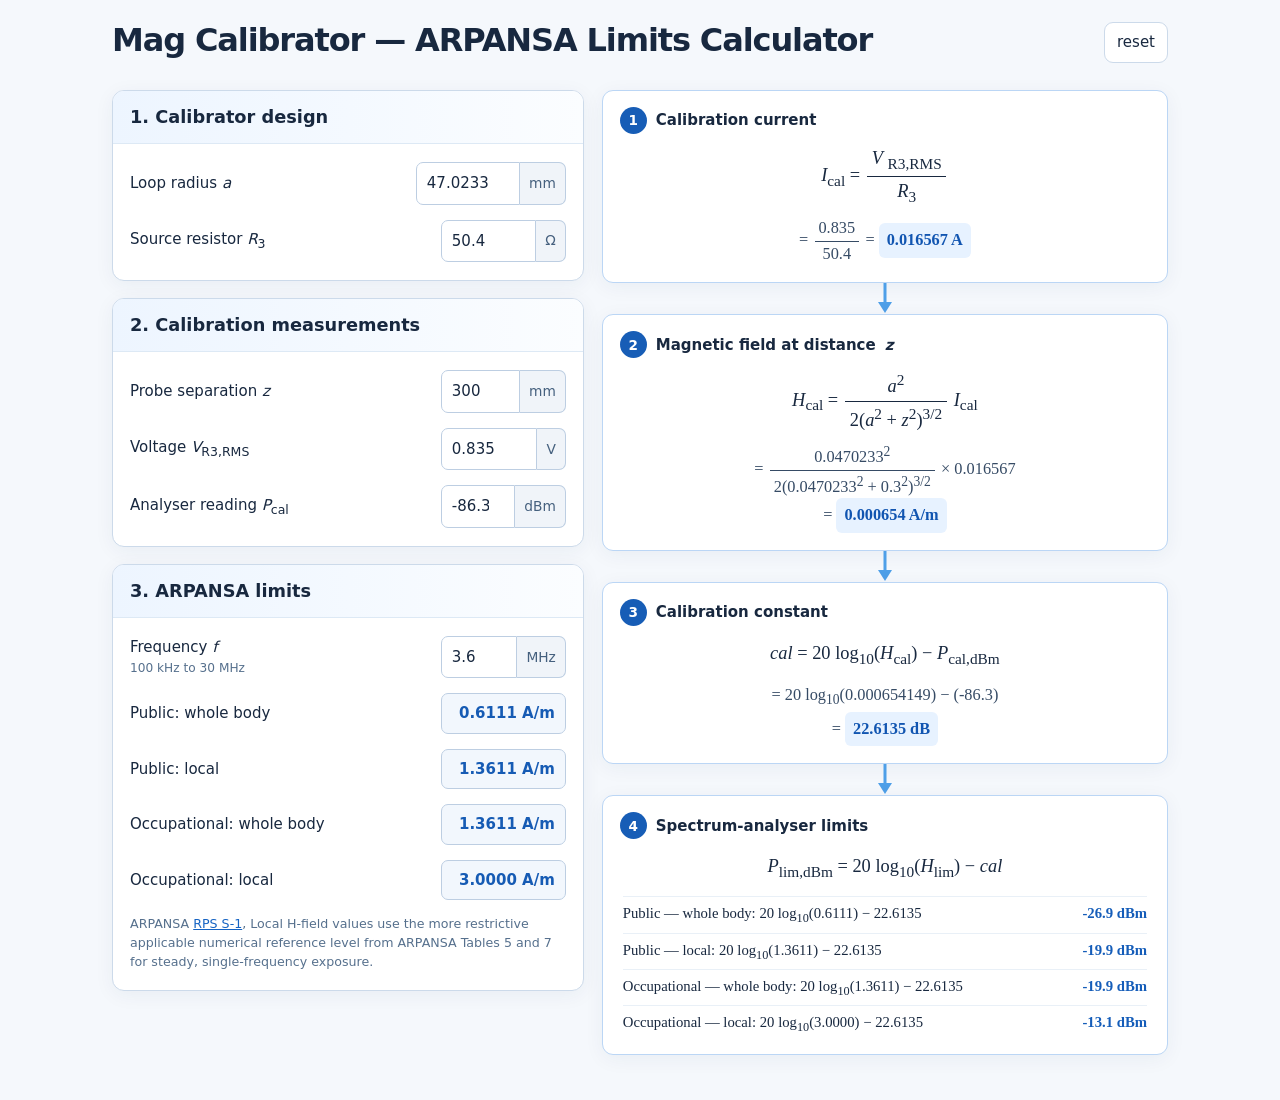
==== index.html @ 72f1315d "Add files via upload" ====
<!--
Magnetic-Field Calibrator and ARPANSA Limit Calculator

Copyright (c) 2026 George Galanis
Licensed under the MIT License.
See LICENSE in the project root.
-->


<!DOCTYPE html>
<html lang="en-AU">
<head>
  <meta charset="utf-8">
  <meta name="viewport" content="width=device-width, initial-scale=1">
  <meta name="description" content="Magnetic-field calibrator: calculate H-field calibration and corresponding ARPANSA spectrum-analyser limits.">
  <title>The Calibrator</title>
  <link rel="stylesheet" href="magcalibrator.css">
</head>


<body>
    <main class="page">
      <header class="top">
        <div><h1>Mag Calibrator — ARPANSA Limits Calculator</h1></div>
        <div class="top-actions">
          <button type="button" id="resetButton">reset</button>
        </div>
      </header>



      <div class="layout">

        <!---##########################################INPUTS########################################################--->
        <section class="stack" aria-label="Calculator inputs">
            <div class="card"><div class="card-heading"><h2>1. Calibrator design</h2></div>
              <div class="card-body">
                <div class="field loop-radius"><label for="a">Loop radius <i>a</i></label>
                  <div class="input-wrap"><input id="a" type="number" step="any" min="0" inputmode="decimal">
                    <span class="unit">mm</span>
                  </div>
                </div>

                <div class="field"><label for="r3">Source resistor <i>R</i><sub>3</sub></label>
                  <div class="input-wrap"><input id="r3" type="number" step="any" min="0" inputmode="decimal"><span class="unit">Ω</span></div>
                </div>
              </div>
            </div>

            <div class="card">
              <div class="card-heading"><h2>2. Calibration measurements</h2></div>

              <div class="card-body">
                <div class="field"><label for="z">Probe separation <i>z</i></label>
                  <div class="input-wrap"><input id="z" type="number" step="any" min="0" inputmode="decimal"><span class="unit">mm</span></div>
                </div>
                <div class="field"><label for="v">Voltage <i>V</i><sub>R3,RMS</sub></label>
                  <div class="input-wrap"><input id="v" type="number" step="any" min="0" inputmode="decimal"><span class="unit">V</span></div>
                </div>
                <div class="field"><label for="pcal">Analyser reading <i>P</i><sub>cal</sub></label>
                  <div class="input-wrap"><input id="pcal" type="number" step="any" inputmode="decimal"><span class="unit">dBm</span></div>
                </div>
              </div>
            </div>

            <div class="card">
              <div class="card-heading"><h2>3. ARPANSA limits</h2></div>
              <div class="card-body">
                <div class="field">
                    <label for="frequency">Frequency <i>f</i><span class="hint">100 kHz to 30 MHz</span></label>
                    <div class="input-wrap">
                      <input id="frequency" type="number" step="0.1" min="0.1" max="30" inputmode="decimal"><span class="unit">MHz</span>
                    </div>
                </div>
                <div class="field"><span>Public: whole body</span><output class="derived" id="derived-hpublicWhole">—</output></div>
                <div class="field"><span>Public: local</span><output class="derived" id="derived-hpublicLocal">—</output></div>
                <div class="field"><span>Occupational: whole body</span><output class="derived" id="derived-hoccupWhole">—</output></div>
                <div class="field"><span>Occupational: local</span><output class="derived" id="derived-hoccupLocal">—</output></div>
                <p class="reference-source">ARPANSA
                  <a href="https://www.arpansa.gov.au/sites/default/files/rps_s-1.pdf" target="_blank" rel="noopener">RPS S-1</a>,
                    Local H-field values use the more restrictive applicable numerical reference level from ARPANSA
                    Tables 5 and 7 for steady, single-frequency exposure.
                </p>
              </div>
            </div>
        </section>
        <!---##########################################INPUTS########################################################--->

        <!---##########################################H-LIMITS-CALC########################################################--->
        <section aria-label="Equation flow">
          <div class="eq-card" id="stage-current"><p class="eq-title"><span class="number">1</span> Calibration current</p>
            <div class="equation">
              <i>I</i><sub>cal</sub> = <span class="frac"><span><i>V</i>
              <sub>R3,RMS</sub></span><span><i>R</i><sub>3</sub></span></span>
            </div>
            <div class="substitution" id="formulaCurrent" aria-live="off"> =
                <span class="frac">
                  <span id="currentVoltage">—</span>
                  <span id="currentResistance">—</span>
                </span>
                = <span class="answer" id="currentAnswer">—</span>
            </div>
          </div>


          <!-- Stage 2: Magnetic field -->
          <div class="connector" id="arrow-h" aria-hidden="true"></div>

          <div class="eq-card" id="stage-h">
              <p class="eq-title">
                <span class="number">2</span>
                Magnetic field at distance <i>z</i>
              </p>

              <div class="equation">
                <i>H</i><sub>cal</sub> =
                <span class="frac">
                          <span><i>a</i><sup>2</sup></span>
                          <span>2(<i>a</i><sup>2</sup> + <i>z</i><sup>2</sup>)<sup>3/2</sup></span>
                      </span>
                <i>I</i><sub>cal</sub>
              </div>

              <div class="substitution" id="formulaH" aria-live="off">
                   =
                   <span class="frac">
                    <span>
                        <span id="fieldRadiusNumerator">—</span><sup>2</sup>
                    </span>
                    <span>
                        2(<span id="fieldRadiusDenominator">—</span><sup>2</sup> +
                        <span id="fieldDistance">—</span><sup>2</sup>)<sup>3/2</sup>
                    </span>
                  </span>
                  ×
                  <span id="fieldCurrent">—</span>
                  <div>
                    = <span class="answer" id="fieldAnswer">—</span>
                  </div>
              </div>
          </div>

          <!-- Stage 3: Calibration constant -->
          <div class="connector" id="arrow-cal" aria-hidden="true"></div>

          <div class="eq-card" id="stage-cal">
            <p class="eq-title">
              <span class="number">3</span>
              Calibration constant
            </p>

            <div class="equation">
              <i>cal</i> = 20 log<sub>10</sub>(<i>H</i><sub>cal</sub>)
              − <i>P</i><sub>cal,dBm</sub>
            </div>

            <div class="substitution" id="formulaCal" aria-live="off">
              = 20 log<sub>10</sub>(<span id="calField">—</span>)
              − (<span id="calPower">—</span>)
              <div>
                = <span class="answer" id="calAnswer">—</span>
              </div>
            </div>
          </div>

          <!-- Stage 4: Spectrum-analyser limits -->
          <div class="connector" id="arrow-limits" aria-hidden="true"></div>

          <div class="eq-card" id="stage-limits">
              <p class="eq-title">
                <span class="number">4</span>
                Spectrum-analyser limits
              </p>

              <div class="equation">
                <i>P</i><sub>lim,dBm</sub> =
                20 log<sub>10</sub>(<i>H</i><sub>lim</sub>) − <i>cal</i>
              </div>


              <div class="limit-steps" id="formulaLimits">

                    <div class="limit-step">
                          <span>
                              Public — whole body:
                              <span id="limit-hpublicWhole-calculation">
                                  20 log<sub>10</sub>(<span id="limit-hpublicWhole-fieldInEquation">—</span>)
                                  − <span id="limit-hpublicWhole-constant">—</span>
                              </span>
                          </span>
                          <span id="limit-hpublicWhole-power">—</span>
                    </div>

                    <div class="limit-step">
                          <span>
                              Public — local:
                              <span id="limit-hpublicLocal-calculation">
                                  20 log<sub>10</sub>(<span id="limit-hpublicLocal-fieldInEquation">—</span>)
                                  − <span id="limit-hpublicLocal-constant">—</span>
                              </span>
                          </span>
                          <span id="limit-hpublicLocal-power">—</span>
                    </div>

                    <div class="limit-step">
                          <span>
                              Occupational — whole body:
                              <span id="limit-hoccupWhole-calculation">
                                  20 log<sub>10</sub>(<span id="limit-hoccupWhole-fieldInEquation">—</span>)
                                  − <span id="limit-hoccupWhole-constant">—</span>
                              </span>
                          </span>
                          <span id="limit-hoccupWhole-power">—</span>
                    </div>

                    <div class="limit-step">
                          <span>
                              Occupational — local:
                              <span id="limit-hoccupLocal-calculation">
                                  20 log<sub>10</sub>(<span id="limit-hoccupLocal-fieldInEquation">—</span>)
                                  − <span id="limit-hoccupLocal-constant">—</span>
                              </span>
                          </span>
                          <span id="limit-hoccupLocal-power">—</span>
                   </div>
              </div>
          </div>

        </section>
        <!---##########################################H-LIMITS-CALC########################################################--->

      </div>
    </main>


    <script src="magcalibrator.js" defer></script>

</body>
</html>
---- magcalibrator.css ----
/*
 * Magnetic-Field Calibrator and ARPANSA Limit Calculator
 *
 * Copyright (c) 2026 George Galanis
 * Licensed under the MIT License.
 * See LICENSE in the project root.
 */


:root {
    color-scheme: light;
    --ink: #18283f;
    --muted: #56708d;
    --blue: #1563c3;
    --blue2: #e9f3ff;
    --line: #ccdaea;
    --surface: #fff;
    --page: #f5f8fc;
    --green: #0b7051;
    --red: #ad303b;
    --shadow: 0 4px 20px rgba(25,58,100,.055);
}

/* Page typography and overall layout */

* {
    box-sizing: border-box;
}

body {
    margin: 0;
    background: var(--page);
    color: var(--ink);
    font: 15px/1.5 system-ui,-apple-system,"Segoe UI",Arial,sans-serif;
}

button,input {
    font: inherit;
}

.page {
    max-width: 1100px;
    margin: auto;
    padding: 22px 22px 45px;
}

.top {
    display: flex;
    align-items: flex-start;
    justify-content: space-between;
    gap: 18px;
    margin-bottom: 24px;
}

h1 {
    font-size: clamp(1.5rem,2.5vw,2.15rem);
    line-height: 1.15;
    letter-spacing: -.035em;
    margin: 0 0 7px;
}

.subtitle {
    margin: 0;
    color: var(--muted);
}

.top-actions {
    display: flex;
    align-items: center;
    justify-content: flex-end;
    gap: 10px;
    flex-wrap: wrap;
}

.status {
    font-size: .84rem;
    color: var(--green);
    background: #e9f8f1;
    border: 1px solid #c8ead8;
    padding: 8px 12px;
    border-radius: 40px;
    white-space: nowrap;
}

button {
    border: 1px solid var(--line);
    background: #fff;
    color: var(--ink);
    padding: 8px 12px;
    border-radius: 9px;
    cursor: pointer;
}

button:hover,button:focus-visible {
    border-color: var(--blue);
    outline: 2px solid transparent;
    box-shadow: 0 0 0 3px #dcecff;
}

.layout {
    display: grid;
    grid-template-columns: minmax(300px, 1fr) minmax(360px, 1.2fr);
    gap: 18px;
    align-items: start;
}

.stack {
    display: grid;
    gap: 17px;
    min-width: 0;
}

.card {
    background: var(--surface);
    border: 1px solid var(--line);
    border-radius: 12px;
    box-shadow: var(--shadow);
    overflow: hidden;
    min-width: 0;
}

.card-heading {
    background: linear-gradient(90deg,#edf5ff,#fbfdff);
    padding: 15px 17px;
    border-bottom: 1px solid #dde9f5;
}

h2 {
    font-size: 1.11rem;
    margin: 0;
    line-height: 1.25;
}

.card-heading p {
    font-size: .85rem;
    color: var(--muted);
    margin: 3px 0 0;
}

.card-body {
    padding: 18px 17px;
}

/* Input fields */

.field {
    display: grid;
    grid-template-columns: minmax(0,1fr) 125px;
    gap: 10px;
    align-items: center;
    margin: 0 0 15px;
}

.field.loop-radius {
    grid-template-columns: minmax(0, 1fr) 150px;
}

.field:last-child {
    margin-bottom: 0;
}

.field label {
    line-height: 1.4;
}

.field .hint {
    display: block;
    font-size: .76rem;
    color: var(--muted);
    margin-top: 2px;
}

.input-wrap {
    display: flex;
    min-width: 0;
    align-items: stretch;
}

.input-wrap input {
    width: 100%;
    min-width: 0;
    padding: 9px 10px;
    border: 1px solid #bdcee2;
    border-radius: 7px 0 0 7px;
    color: var(--ink);
    background: #fff;
    font-variant-numeric: tabular-nums;
    outline: none;
}

.input-wrap input:focus {
    border-color: var(--blue);
    box-shadow: 0 0 0 3px #d8eaff;
    position: relative;
    z-index: 1;
}

.input-wrap input[aria-invalid="true"] {
    border-color: var(--red);
    background: #fff5f5;
}

.derived {
    display: flex;
    align-items: center;
    justify-content: flex-end;
    min-height: 39px;
    padding: 8px 10px;
    border: 1px solid #bdcee2;
    border-radius: 7px;
    background: #f2f7fd;
    color: #165bb4;
    font-weight: 700;
    font-variant-numeric: tabular-nums;
    white-space: nowrap;
}

.reference-source {
    font-size: .79rem;
    color: var(--muted);
    margin: 7px 0 0;
}

.reference-source a {
    color: var(--blue);
}

.unit {
    display: flex;
    align-items: center;
    padding: 0 9px;
    border: 1px solid #bdcee2;
    border-left: 0;
    border-radius: 0 7px 7px 0;
    background: #f0f4f9;
    color: #45607e;
    white-space: nowrap;
    font-size: .86rem;
}

.info {
    background: #eff7ff;
    border: 1px solid #d3e6fa;
    padding: 11px 12px;
    border-radius: 9px;
    color: #355575;
    font-size: .82rem;
    margin-top: 16px;
}

/* Equation cards and mathematical notation */

.eq-card {
    position: relative;
    border: 1px solid #bbd6f5;
    border-radius: 11px;
    background: #fff;
    padding: 16px 17px 17px;
    box-shadow: var(--shadow);
    transition: border-color .2s,box-shadow .2s,background .2s;
}

.eq-title {
    display: flex;
    align-items: center;
    gap: 9px;
    font-weight: 700;
    margin: 0 0 12px;
}

.number {
    background: #175db6;
    color: #fff;
    display: inline-grid;
    place-items: center;
    min-width: 27px;
    height: 27px;
    padding: 0 5px;
    border-radius: 50%;
    font-size: .85rem;
}

.equation {
    font-family: Cambria,"Cambria Math",Georgia,serif;
    font-size: 1.15rem;
    text-align: center;
    line-height: 1.65;
    overflow-wrap: anywhere;
}

.substitution {
    font-family: Cambria,"Cambria Math",Georgia,serif;
    font-size: 1.02rem;
    text-align: center;
    line-height: 1.75;
    margin: 10px 0 0;
    color: #364b65;
    overflow-wrap: anywhere;
}

.answer {
    color: #1155b1;
    background: #e7f2ff;
    border-radius: 6px;
    padding: 3px 8px;
    font-weight: 700;
    white-space: nowrap;
    display: inline-block;
    font-variant-numeric: tabular-nums;
}

.eq-var {
    border-radius: 4px;
    padding: 1px 3px;
    transition: background .18s,box-shadow .18s;
}

.frac {
    display: inline-flex;
    flex-direction: column;
    vertical-align: middle;
    text-align: center;
    line-height: 1.35;
    margin: 0 .14em;
}

.frac>span:first-child {
    border-bottom: 1px solid currentColor;
    padding: 0 .24em .1em;
}

.frac>span:last-child {
    padding: .1em .24em 0;
}

.connector {
    height: 31px;
    position: relative;
    display: grid;
    place-items: center;
    color: #4e9fe8;
}

.connector:before {
    content: "";
    position: absolute;
    top: 0;
    bottom: 10px;
    left: 50%;
    border-left: 3px solid currentColor;
    transform: translateX(-50%);
}

.connector:after {
    content: "";
    position: absolute;
    bottom: 1px;
    left: 50%;
    transform: translateX(-50%);
    border-left: 7px solid transparent;
    border-right: 7px solid transparent;
    border-top: 11px solid currentColor;
}

.eq-card.active {
    border-color: #168cf7;
    box-shadow: 0 0 0 3px #cee8ff,0 5px 22px #89bfff66;
    background: #f8fcff;
}

.connector.active {
    color: #0079f7;
    filter: drop-shadow(0 0 5px #57b2ff);
}

.eq-card.active .eq-var {
    background: #e1f1ff;
}

.eq-var.changed,.eq-card.active .eq-var.changed {
    background: #ffe99f;
    box-shadow: 0 0 0 2px #ffc04466;
}

.eq-card .answer.active {
    background: #d2ebff;
    box-shadow: 0 0 0 2px #aad6ff;
}

.limit-steps {
    font-family: Cambria,"Cambria Math",Georgia,serif;
    font-size: .92rem;
    display: grid;
    gap: 5px;
    padding: 0 3px;
    margin-top: 12px;
}

.limit-steps .limit-step {
    display: grid;
    grid-template-columns: minmax(0,1fr) auto;
    gap: 8px;
    border-top: 1px solid #e9f0f7;
    padding-top: 5px;
}

.limit-steps .limit-step > span:last-child {
    font-weight: 700;
    color: #155db9;
    white-space: nowrap;
}




/* Responsive layout and motion preferences */

@media (max-width:1100px) {
    .layout {
        grid-template-columns: minmax(270px,1fr) minmax(330px,1.2fr);
    }
}

/* Responsive layout and motion preferences */

@media (max-width:730px) {
    .page {
        padding: 14px;
    }

    .top {
        flex-direction: column;
    }

    .top-actions {
        justify-content: flex-start;
    }

    .layout {
        grid-template-columns: 1fr;
    }


    .field {
        grid-template-columns: minmax(0,1fr) minmax(125px,160px);
    }
}

/* Responsive layout and motion preferences */

@media (max-width:410px) {
    .field {
        grid-template-columns: 1fr;
        gap: 5px;
    }

    .field.loop-radius {
        grid-template-columns: 1fr;
    }

    .input-wrap {
        max-width: 270px;
    }
}

/* Responsive layout and motion preferences */

@media (prefers-reduced-motion:reduce) {
    *,*:before,*:after {
        transition: none !important;
        animation: none !important;
    }
}
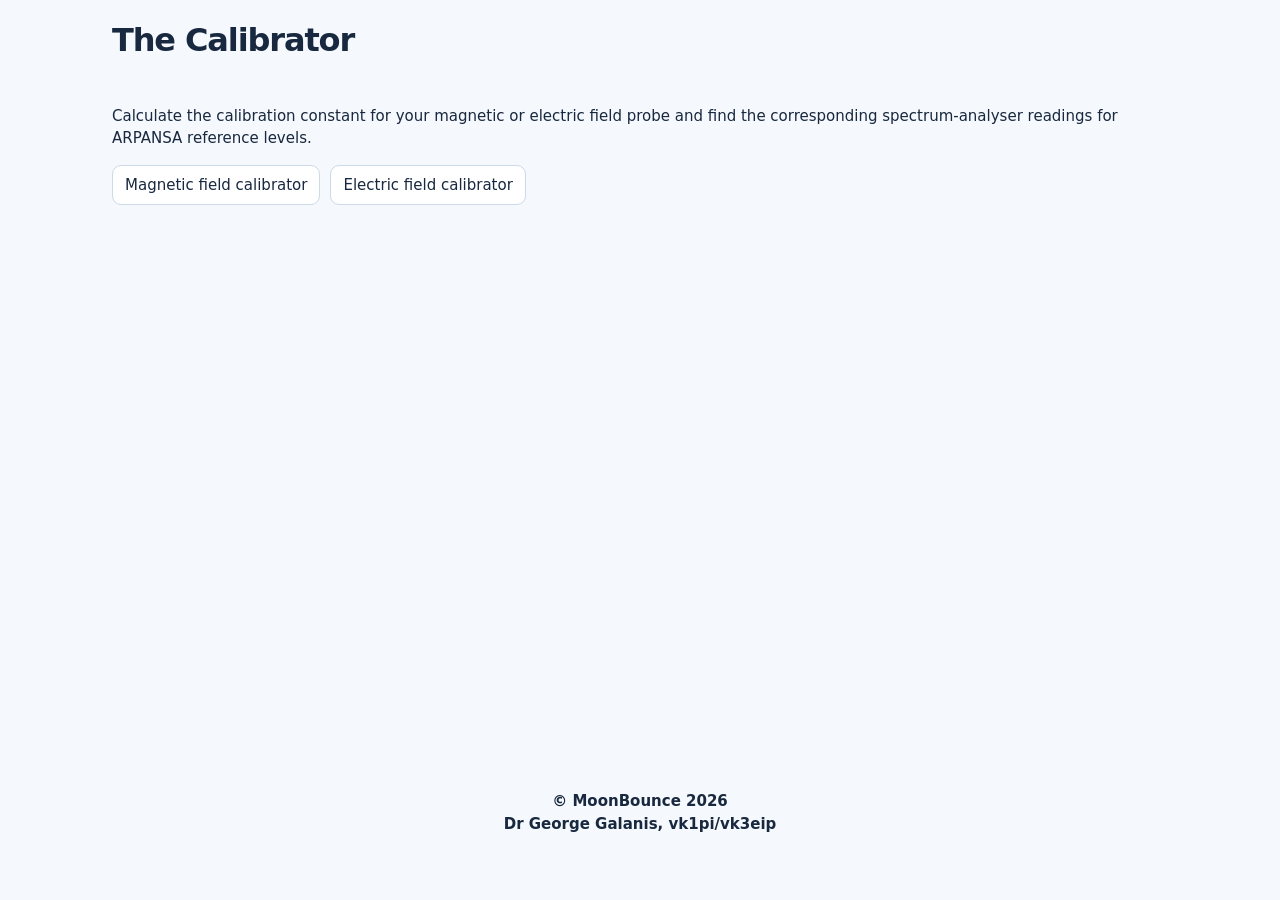
==== commit 62f3a6e5: "Add files via upload Update magnetic and electric field calculators for review" ====
--- a/index.html
+++ b/index.html
@@ -1,239 +1,30 @@
 <!--
-Magnetic-Field Calibrator and ARPANSA Limit Calculator
-
 Copyright (c) 2026 George Galanis
 Licensed under the MIT License.
 See LICENSE in the project root.
 -->
-
-
 <!DOCTYPE html>
 <html lang="en-AU">
 <head>
   <meta charset="utf-8">
   <meta name="viewport" content="width=device-width, initial-scale=1">
-  <meta name="description" content="Magnetic-field calibrator: calculate H-field calibration and corresponding ARPANSA spectrum-analyser limits.">
   <title>The Calibrator</title>
-  <link rel="stylesheet" href="magcalibrator.css">
+  <link rel="stylesheet" href="calibrator.css">
 </head>
+<body>
+  <main class="page">
+    <header class="top">
+      <h1>The Calibrator</h1>
+    </header>
 
+    <p>Calculate the calibration constant for your magnetic or electric field probe and
+      find the corresponding spectrum-analyser readings for ARPANSA reference levels.</p>
 
-<body>
-    <main class="page">
-      <header class="top">
-        <div><h1>Mag Calibrator — ARPANSA Limits Calculator</h1></div>
-        <div class="top-actions">
-          <button type="button" id="resetButton">reset</button>
-        </div>
-      </header>
-
-
-
-      <div class="layout">
-
-        <!---##########################################INPUTS########################################################--->
-        <section class="stack" aria-label="Calculator inputs">
-            <div class="card"><div class="card-heading"><h2>1. Calibrator design</h2></div>
-              <div class="card-body">
-                <div class="field loop-radius"><label for="a">Loop radius <i>a</i></label>
-                  <div class="input-wrap"><input id="a" type="number" step="any" min="0" inputmode="decimal">
-                    <span class="unit">mm</span>
-                  </div>
-                </div>
-
-                <div class="field"><label for="r3">Source resistor <i>R</i><sub>3</sub></label>
-                  <div class="input-wrap"><input id="r3" type="number" step="any" min="0" inputmode="decimal"><span class="unit">Ω</span></div>
-                </div>
-              </div>
-            </div>
-
-            <div class="card">
-              <div class="card-heading"><h2>2. Calibration measurements</h2></div>
-
-              <div class="card-body">
-                <div class="field"><label for="z">Probe separation <i>z</i></label>
-                  <div class="input-wrap"><input id="z" type="number" step="any" min="0" inputmode="decimal"><span class="unit">mm</span></div>
-                </div>
-                <div class="field"><label for="v">Voltage <i>V</i><sub>R3,RMS</sub></label>
-                  <div class="input-wrap"><input id="v" type="number" step="any" min="0" inputmode="decimal"><span class="unit">V</span></div>
-                </div>
-                <div class="field"><label for="pcal">Analyser reading <i>P</i><sub>cal</sub></label>
-                  <div class="input-wrap"><input id="pcal" type="number" step="any" inputmode="decimal"><span class="unit">dBm</span></div>
-                </div>
-              </div>
-            </div>
-
-            <div class="card">
-              <div class="card-heading"><h2>3. ARPANSA limits</h2></div>
-              <div class="card-body">
-                <div class="field">
-                    <label for="frequency">Frequency <i>f</i><span class="hint">100 kHz to 30 MHz</span></label>
-                    <div class="input-wrap">
-                      <input id="frequency" type="number" step="0.1" min="0.1" max="30" inputmode="decimal"><span class="unit">MHz</span>
-                    </div>
-                </div>
-                <div class="field"><span>Public: whole body</span><output class="derived" id="derived-hpublicWhole">—</output></div>
-                <div class="field"><span>Public: local</span><output class="derived" id="derived-hpublicLocal">—</output></div>
-                <div class="field"><span>Occupational: whole body</span><output class="derived" id="derived-hoccupWhole">—</output></div>
-                <div class="field"><span>Occupational: local</span><output class="derived" id="derived-hoccupLocal">—</output></div>
-                <p class="reference-source">ARPANSA
-                  <a href="https://www.arpansa.gov.au/sites/default/files/rps_s-1.pdf" target="_blank" rel="noopener">RPS S-1</a>,
-                    Local H-field values use the more restrictive applicable numerical reference level from ARPANSA
-                    Tables 5 and 7 for steady, single-frequency exposure.
-                </p>
-              </div>
-            </div>
-        </section>
-        <!---##########################################INPUTS########################################################--->
-
-        <!---##########################################H-LIMITS-CALC########################################################--->
-        <section aria-label="Equation flow">
-          <div class="eq-card" id="stage-current"><p class="eq-title"><span class="number">1</span> Calibration current</p>
-            <div class="equation">
-              <i>I</i><sub>cal</sub> = <span class="frac"><span><i>V</i>
-              <sub>R3,RMS</sub></span><span><i>R</i><sub>3</sub></span></span>
-            </div>
-            <div class="substitution" id="formulaCurrent" aria-live="off"> =
-                <span class="frac">
-                  <span id="currentVoltage">—</span>
-                  <span id="currentResistance">—</span>
-                </span>
-                = <span class="answer" id="currentAnswer">—</span>
-            </div>
-          </div>
-
-
-          <!-- Stage 2: Magnetic field -->
-          <div class="connector" id="arrow-h" aria-hidden="true"></div>
-
-          <div class="eq-card" id="stage-h">
-              <p class="eq-title">
-                <span class="number">2</span>
-                Magnetic field at distance <i>z</i>
-              </p>
-
-              <div class="equation">
-                <i>H</i><sub>cal</sub> =
-                <span class="frac">
-                          <span><i>a</i><sup>2</sup></span>
-                          <span>2(<i>a</i><sup>2</sup> + <i>z</i><sup>2</sup>)<sup>3/2</sup></span>
-                      </span>
-                <i>I</i><sub>cal</sub>
-              </div>
-
-              <div class="substitution" id="formulaH" aria-live="off">
-                   =
-                   <span class="frac">
-                    <span>
-                        <span id="fieldRadiusNumerator">—</span><sup>2</sup>
-                    </span>
-                    <span>
-                        2(<span id="fieldRadiusDenominator">—</span><sup>2</sup> +
-                        <span id="fieldDistance">—</span><sup>2</sup>)<sup>3/2</sup>
-                    </span>
-                  </span>
-                  ×
-                  <span id="fieldCurrent">—</span>
-                  <div>
-                    = <span class="answer" id="fieldAnswer">—</span>
-                  </div>
-              </div>
-          </div>
-
-          <!-- Stage 3: Calibration constant -->
-          <div class="connector" id="arrow-cal" aria-hidden="true"></div>
-
-          <div class="eq-card" id="stage-cal">
-            <p class="eq-title">
-              <span class="number">3</span>
-              Calibration constant
-            </p>
-
-            <div class="equation">
-              <i>cal</i> = 20 log<sub>10</sub>(<i>H</i><sub>cal</sub>)
-              − <i>P</i><sub>cal,dBm</sub>
-            </div>
-
-            <div class="substitution" id="formulaCal" aria-live="off">
-              = 20 log<sub>10</sub>(<span id="calField">—</span>)
-              − (<span id="calPower">—</span>)
-              <div>
-                = <span class="answer" id="calAnswer">—</span>
-              </div>
-            </div>
-          </div>
-
-          <!-- Stage 4: Spectrum-analyser limits -->
-          <div class="connector" id="arrow-limits" aria-hidden="true"></div>
-
-          <div class="eq-card" id="stage-limits">
-              <p class="eq-title">
-                <span class="number">4</span>
-                Spectrum-analyser limits
-              </p>
-
-              <div class="equation">
-                <i>P</i><sub>lim,dBm</sub> =
-                20 log<sub>10</sub>(<i>H</i><sub>lim</sub>) − <i>cal</i>
-              </div>
-
-
-              <div class="limit-steps" id="formulaLimits">
-
-                    <div class="limit-step">
-                          <span>
-                              Public — whole body:
-                              <span id="limit-hpublicWhole-calculation">
-                                  20 log<sub>10</sub>(<span id="limit-hpublicWhole-fieldInEquation">—</span>)
-                                  − <span id="limit-hpublicWhole-constant">—</span>
-                              </span>
-                          </span>
-                          <span id="limit-hpublicWhole-power">—</span>
-                    </div>
-
-                    <div class="limit-step">
-                          <span>
-                              Public — local:
-                              <span id="limit-hpublicLocal-calculation">
-                                  20 log<sub>10</sub>(<span id="limit-hpublicLocal-fieldInEquation">—</span>)
-                                  − <span id="limit-hpublicLocal-constant">—</span>
-                              </span>
-                          </span>
-                          <span id="limit-hpublicLocal-power">—</span>
-                    </div>
-
-                    <div class="limit-step">
-                          <span>
-                              Occupational — whole body:
-                              <span id="limit-hoccupWhole-calculation">
-                                  20 log<sub>10</sub>(<span id="limit-hoccupWhole-fieldInEquation">—</span>)
-                                  − <span id="limit-hoccupWhole-constant">—</span>
-                              </span>
-                          </span>
-                          <span id="limit-hoccupWhole-power">—</span>
-                    </div>
-
-                    <div class="limit-step">
-                          <span>
-                              Occupational — local:
-                              <span id="limit-hoccupLocal-calculation">
-                                  20 log<sub>10</sub>(<span id="limit-hoccupLocal-fieldInEquation">—</span>)
-                                  − <span id="limit-hoccupLocal-constant">—</span>
-                              </span>
-                          </span>
-                          <span id="limit-hoccupLocal-power">—</span>
-                   </div>
-              </div>
-          </div>
-
-        </section>
-        <!---##########################################H-LIMITS-CALC########################################################--->
-
-      </div>
-    </main>
-
-
-    <script src="magcalibrator.js" defer></script>
-
+    <div class="calculator-navigation">
+      <a class="navigation-button" href="magcalibrator.html">Magnetic field calibrator</a>
+      <a class="navigation-button" href="elecalibrator.html">Electric field calibrator</a>
+    </div>
+    <footer><h4>&copy; MoonBounce 2026<br>Dr George Galanis, vk1pi/vk3eip</h4></footer>
+  </main>
 </body>
 </html>
--- a/calibrator.css
+++ b/calibrator.css
@@ -0,0 +1,529 @@
+/*
+ * Magnetic-Field Calibrator and ARPANSA Limit Calculator
+ *
+ * Copyright (c) 2026 George Galanis
+ * Licensed under the MIT License.
+ * See LICENSE in the project root.
+ */
+
+
+:root {
+    color-scheme: light;
+    --ink: #18283f;
+    --muted: #56708d;
+    --blue: #1563c3;
+    --blue2: #e9f3ff;
+    --line: #ccdaea;
+    --surface: #fff;
+    --page: #f5f8fc;
+    --green: #0b7051;
+    --red: #ad303b;
+    --shadow: 0 4px 20px rgba(25,58,100,.055);
+}
+
+/* Page typography and overall layout */
+
+* {
+    box-sizing: border-box;
+}
+
+body {
+    margin: 0;
+    background: var(--page);
+    color: var(--ink);
+    font: 15px/1.5 system-ui,-apple-system,"Segoe UI",Arial,sans-serif;
+}
+
+button,input {
+    font: inherit;
+}
+
+.page {
+    display: flex;
+    flex-direction: column;
+    min-height: 100vh;
+    max-width: 1100px;
+    margin: auto;
+    padding: 22px 22px 45px;
+}
+
+.page > footer {
+    margin-top: auto;
+    text-align: center;
+}
+
+.top {
+    display: flex;
+    align-items: flex-start;
+    justify-content: space-between;
+    gap: 18px;
+    margin-bottom: 24px;
+}
+
+h1 {
+    font-size: clamp(1.5rem,2.5vw,2.15rem);
+    line-height: 1.15;
+    letter-spacing: -.035em;
+    margin: 0 0 7px;
+}
+
+.subtitle {
+    margin: 0;
+    color: var(--muted);
+}
+
+.top-actions {
+    display: flex;
+    align-items: center;
+    justify-content: flex-end;
+    gap: 10px;
+    flex-wrap: wrap;
+}
+
+.status {
+    font-size: .84rem;
+    color: var(--green);
+    background: #e9f8f1;
+    border: 1px solid #c8ead8;
+    padding: 8px 12px;
+    border-radius: 40px;
+    white-space: nowrap;
+}
+
+button,.navigation-button {
+    border: 1px solid var(--line);
+    background: #fff;
+    color: var(--ink);
+    padding: 8px 12px;
+    border-radius: 9px;
+    cursor: pointer;
+}
+
+.navigation-button {
+    display: inline-block;
+    text-decoration: none;
+}
+
+button:disabled {
+    color: var(--muted);
+    cursor: default;
+}
+
+.calculator-navigation {
+    display: flex;
+    flex-wrap: wrap;
+    align-items: flex-start;
+    gap: 10px;
+}
+
+button:not(:disabled):hover,button:focus-visible,.navigation-button:hover,.navigation-button:focus-visible {
+    border-color: var(--blue);
+    outline: 2px solid transparent;
+    box-shadow: 0 0 0 3px #dcecff;
+}
+
+.layout {
+    display: grid;
+    grid-template-columns: minmax(300px, 1fr) minmax(360px, 1.2fr);
+    gap: 18px;
+    align-items: start;
+}
+
+.stack {
+    display: grid;
+    gap: 17px;
+    min-width: 0;
+}
+
+.card {
+    background: var(--surface);
+    border: 1px solid var(--line);
+    border-radius: 12px;
+    box-shadow: var(--shadow);
+    overflow: hidden;
+    min-width: 0;
+}
+
+.card-heading {
+    background: linear-gradient(90deg,#edf5ff,#fbfdff);
+    padding: 15px 17px;
+    border-bottom: 1px solid #dde9f5;
+}
+
+h2 {
+    font-size: 1.11rem;
+    margin: 0;
+    line-height: 1.25;
+}
+
+.card-heading p {
+    font-size: .85rem;
+    color: var(--muted);
+    margin: 3px 0 0;
+}
+
+.card-body {
+    padding: 18px 17px;
+}
+
+/* Input fields */
+
+.field {
+    display: grid;
+    grid-template-columns: minmax(0,1fr) 125px;
+    gap: 10px;
+    align-items: center;
+    margin: 0 0 15px;
+}
+
+.field.loop-radius {
+    grid-template-columns: minmax(0, 1fr) 150px;
+}
+
+.field:last-child {
+    margin-bottom: 0;
+}
+
+.field label {
+    line-height: 1.4;
+}
+
+.field .hint {
+    display: block;
+    font-size: .76rem;
+    color: var(--muted);
+    margin-top: 2px;
+}
+
+.input-wrap {
+    display: flex;
+    min-width: 0;
+    align-items: stretch;
+}
+
+.input-wrap input[type="number"] {
+    appearance: textfield;
+    -moz-appearance: textfield;
+}
+
+.input-wrap input[type="number"]::-webkit-inner-spin-button,
+.input-wrap input[type="number"]::-webkit-outer-spin-button {
+    -webkit-appearance: none;
+    margin: 0;
+}
+
+.number-stepper {
+    display: flex;
+    flex-direction: column;
+    border-top: 1px solid #bdcee2;
+    border-bottom: 1px solid #bdcee2;
+}
+
+.number-stepper button {
+    flex: 1;
+    border: 0;
+    border-radius: 0;
+    padding: 0 4px;
+    font-size: 8px;
+    line-height: 1;
+}
+
+.input-wrap input {
+    width: 100%;
+    min-width: 0;
+    padding: 9px 10px;
+    border: 1px solid #bdcee2;
+    border-radius: 7px 0 0 7px;
+    color: var(--ink);
+    background: #fff;
+    font-variant-numeric: tabular-nums;
+    outline: none;
+}
+
+.input-wrap input:focus {
+    border-color: var(--blue);
+    box-shadow: 0 0 0 3px #d8eaff;
+    position: relative;
+    z-index: 1;
+}
+
+.input-wrap input[aria-invalid="true"] {
+    border-color: var(--red);
+    background: #fff5f5;
+}
+
+.derived {
+    display: flex;
+    align-items: center;
+    justify-content: flex-end;
+    min-height: 39px;
+    padding: 8px 10px;
+    border: 1px solid #bdcee2;
+    border-radius: 7px;
+    background: #f2f7fd;
+    color: #165bb4;
+    font-weight: 700;
+    font-variant-numeric: tabular-nums;
+    white-space: nowrap;
+}
+
+.reference-source {
+    font-size: .79rem;
+    color: var(--muted);
+    margin: 7px 0 0;
+}
+
+.reference-source a {
+    color: var(--blue);
+}
+
+.unit {
+    display: flex;
+    align-items: center;
+    padding: 0 9px;
+    border: 1px solid #bdcee2;
+    border-left: 0;
+    border-radius: 0 7px 7px 0;
+    background: #f0f4f9;
+    color: #45607e;
+    white-space: nowrap;
+    font-size: .86rem;
+}
+
+.info {
+    background: #eff7ff;
+    border: 1px solid #d3e6fa;
+    padding: 11px 12px;
+    border-radius: 9px;
+    color: #355575;
+    font-size: .82rem;
+    margin-top: 16px;
+}
+
+/* Equation cards and mathematical notation */
+
+.eq-card {
+    position: relative;
+    border: 1px solid #bbd6f5;
+    border-radius: 11px;
+    background: #fff;
+    padding: 16px 17px 17px;
+    box-shadow: var(--shadow);
+    transition: border-color .2s,box-shadow .2s,background .2s;
+}
+
+.eq-title {
+    display: flex;
+    align-items: center;
+    gap: 9px;
+    font-weight: 700;
+    margin: 0 0 12px;
+}
+
+.number {
+    background: #175db6;
+    color: #fff;
+    display: inline-grid;
+    place-items: center;
+    min-width: 27px;
+    height: 27px;
+    padding: 0 5px;
+    border-radius: 50%;
+    font-size: .85rem;
+}
+
+.equation {
+    font-family: Cambria,"Cambria Math",Georgia,serif;
+    font-size: 1.15rem;
+    text-align: center;
+    line-height: 1.65;
+    overflow-wrap: anywhere;
+}
+
+.substitution {
+    font-family: Cambria,"Cambria Math",Georgia,serif;
+    font-size: 1.02rem;
+    text-align: center;
+    line-height: 1.75;
+    margin: 10px 0 0;
+    color: #364b65;
+    overflow-wrap: anywhere;
+}
+
+.answer {
+    color: #1155b1;
+    background: #e7f2ff;
+    border-radius: 6px;
+    padding: 3px 8px;
+    font-weight: 700;
+    white-space: nowrap;
+    display: inline-block;
+    font-variant-numeric: tabular-nums;
+}
+
+.eq-var {
+    border-radius: 4px;
+    padding: 1px 3px;
+    transition: background .18s,box-shadow .18s;
+}
+
+.frac {
+    display: inline-flex;
+    flex-direction: column;
+    vertical-align: middle;
+    text-align: center;
+    line-height: 1.35;
+    margin: 0 .14em;
+}
+
+.frac>span:first-child {
+    border-bottom: 1px solid currentColor;
+    padding: 0 .24em .1em;
+}
+
+.frac>span:last-child {
+    padding: .1em .24em 0;
+}
+
+.connector {
+    height: 31px;
+    position: relative;
+    display: grid;
+    place-items: center;
+    color: #4e9fe8;
+}
+
+.connector:before {
+    content: "";
+    position: absolute;
+    top: 0;
+    bottom: 10px;
+    left: 50%;
+    border-left: 3px solid currentColor;
+    transform: translateX(-50%);
+}
+
+.connector:after {
+    content: "";
+    position: absolute;
+    bottom: 1px;
+    left: 50%;
+    transform: translateX(-50%);
+    border-left: 7px solid transparent;
+    border-right: 7px solid transparent;
+    border-top: 11px solid currentColor;
+}
+
+.eq-card.active {
+    border-color: #168cf7;
+    box-shadow: 0 0 0 3px #cee8ff,0 5px 22px #89bfff66;
+    background: #f8fcff;
+}
+
+.connector.active {
+    color: #0079f7;
+    filter: drop-shadow(0 0 5px #57b2ff);
+}
+
+.eq-card.active .eq-var {
+    background: #e1f1ff;
+}
+
+.eq-var.changed,.eq-card.active .eq-var.changed {
+    background: #ffe99f;
+    box-shadow: 0 0 0 2px #ffc04466;
+}
+
+.eq-card .answer.active {
+    background: #d2ebff;
+    box-shadow: 0 0 0 2px #aad6ff;
+}
+
+.limit-steps {
+    font-family: Cambria,"Cambria Math",Georgia,serif;
+    font-size: .92rem;
+    display: grid;
+    gap: 5px;
+    padding: 0 3px;
+    margin-top: 12px;
+}
+
+.limit-steps .limit-step {
+    display: grid;
+    grid-template-columns: minmax(0,1fr) auto;
+    gap: 8px;
+    border-top: 1px solid #e9f0f7;
+    padding-top: 5px;
+}
+
+.limit-steps .limit-step > span:last-child {
+    font-weight: 700;
+    color: #155db9;
+    white-space: nowrap;
+}
+
+
+
+
+/* Responsive layout and motion preferences */
+
+@media (max-width:1100px) {
+    .layout {
+        grid-template-columns: minmax(270px,1fr) minmax(330px,1.2fr);
+    }
+}
+
+/* Responsive layout and motion preferences */
+
+@media (max-width:730px) {
+    .page {
+        padding: 14px;
+    }
+
+    .top {
+        flex-wrap: wrap;
+    }
+
+    .top > div:first-child {
+        flex-basis: 100%;
+    }
+
+    .top-actions {
+        justify-content: flex-start;
+    }
+
+    .layout {
+        grid-template-columns: 1fr;
+    }
+
+
+    .field {
+        grid-template-columns: minmax(0,1fr) minmax(125px,160px);
+    }
+}
+
+/* Responsive layout and motion preferences */
+
+@media (max-width:410px) {
+    .field {
+        grid-template-columns: 1fr;
+        gap: 5px;
+    }
+
+    .field.loop-radius {
+        grid-template-columns: 1fr;
+    }
+
+    .input-wrap {
+        max-width: 270px;
+    }
+}
+
+/* Responsive layout and motion preferences */
+
+@media (prefers-reduced-motion:reduce) {
+    *,*:before,*:after {
+        transition: none !important;
+        animation: none !important;
+    }
+}
